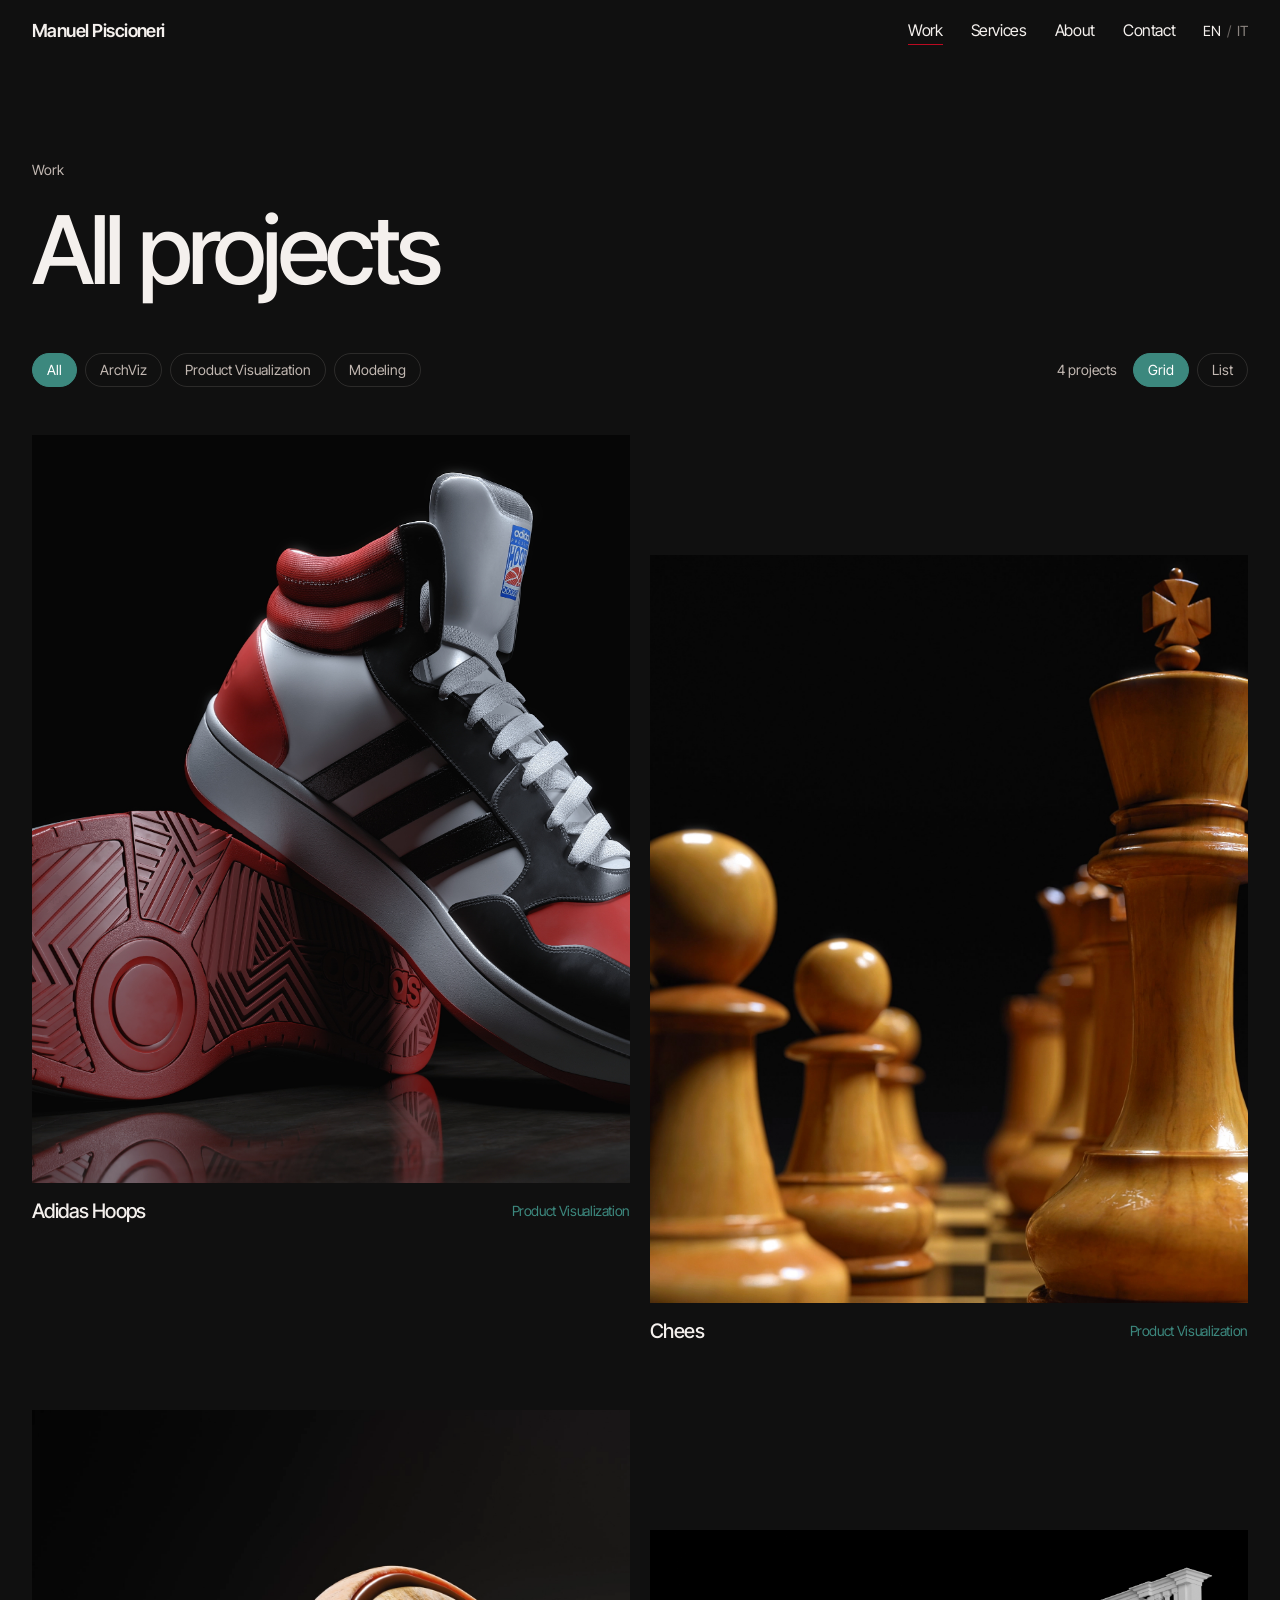
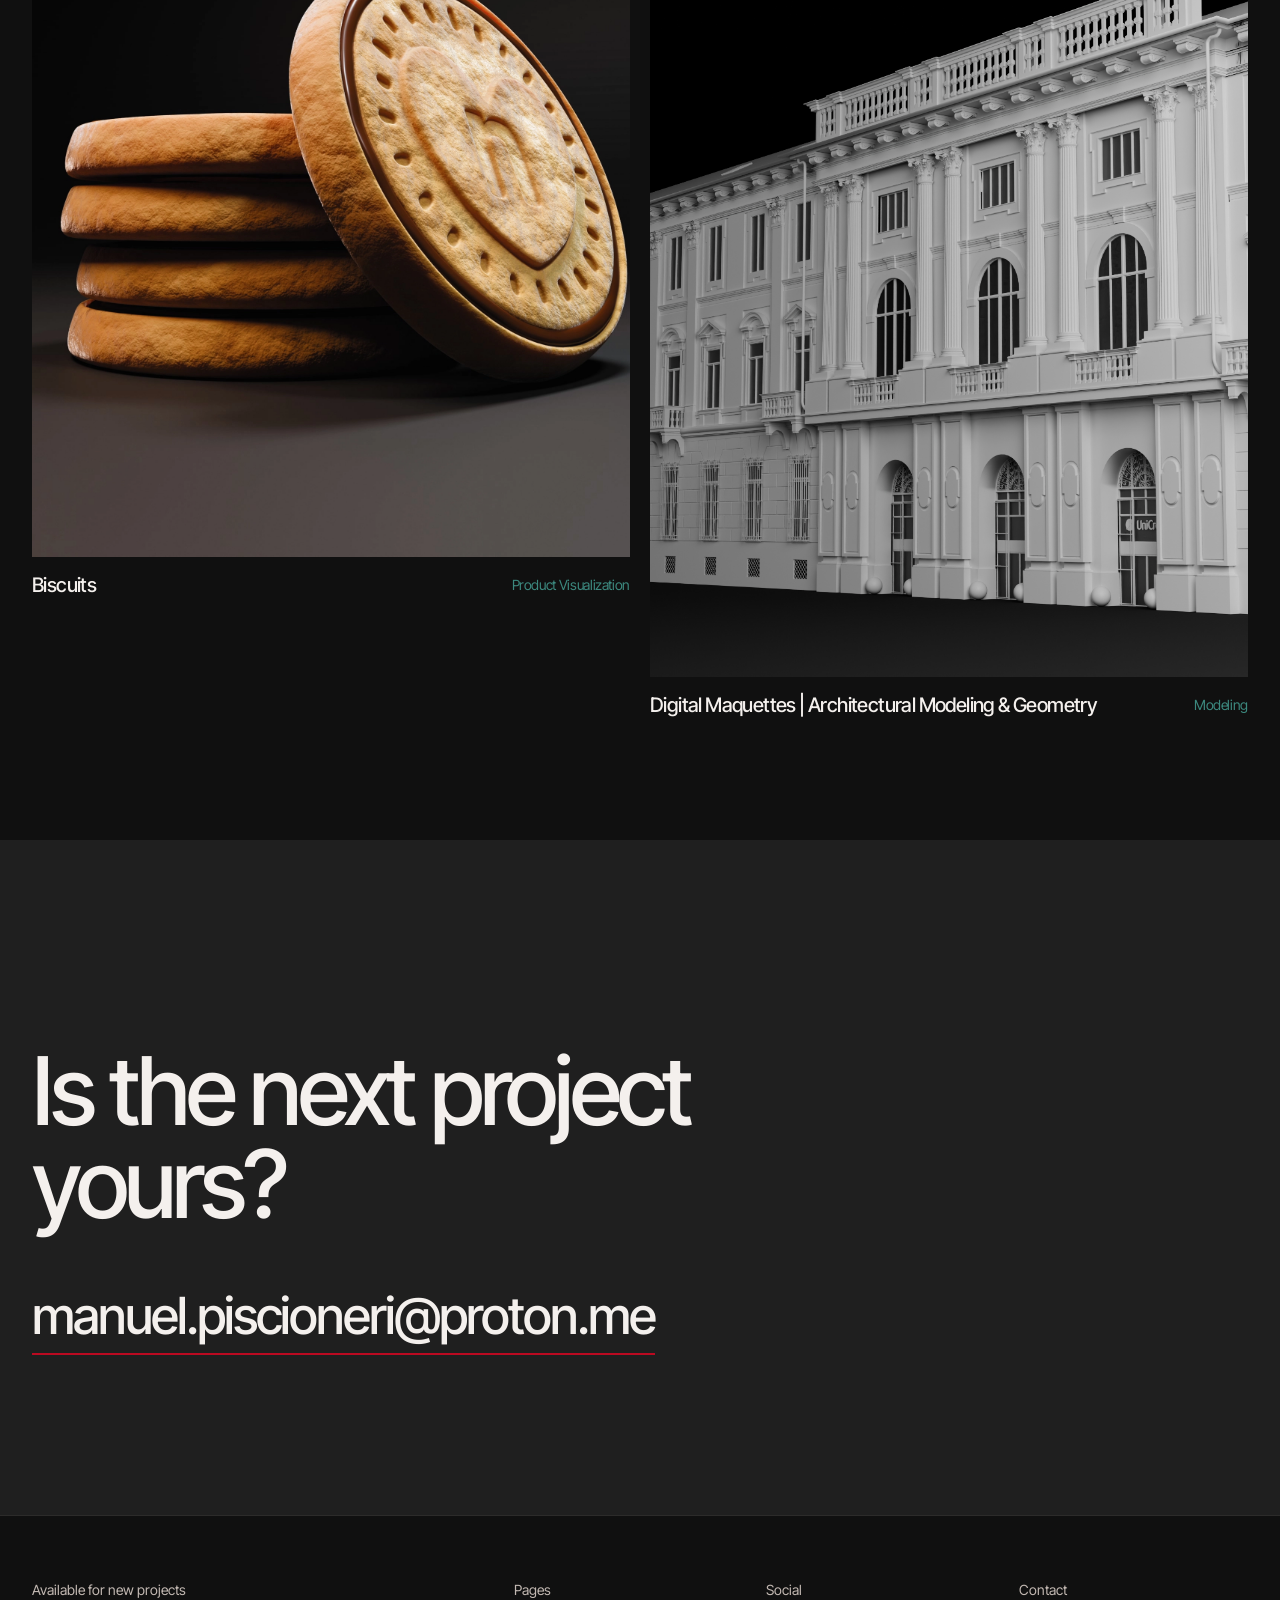
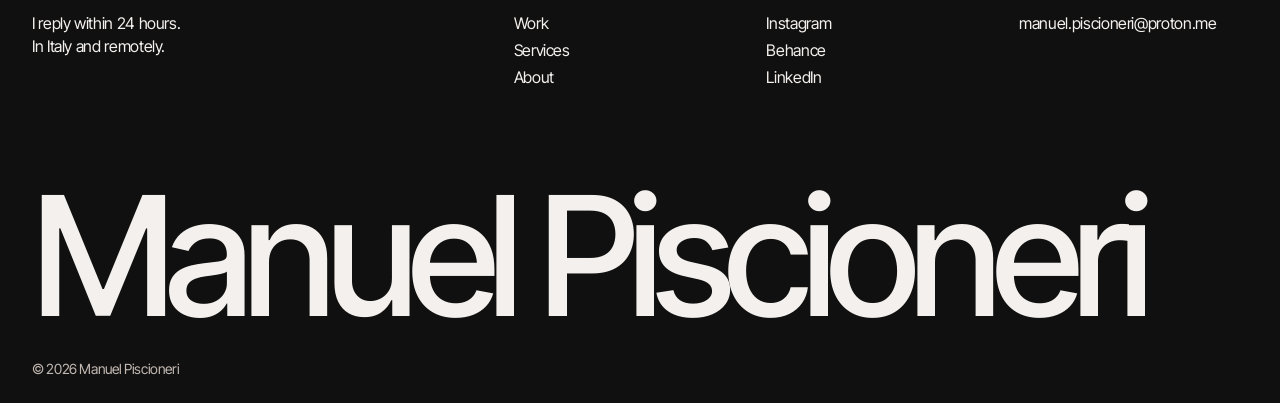
==== lavori.html @ 9c8335be "Prima versione del sito" ====
<!DOCTYPE html>
<html lang="en">
<head>
  <meta charset="UTF-8">
  <meta name="viewport" content="width=device-width, initial-scale=1.0">
  <title>Lavori</title>
  <meta name="description" content="">
  <link rel="preconnect" href="https://fonts.googleapis.com">
  <link rel="preconnect" href="https://fonts.gstatic.com" crossorigin>
  <link href="https://fonts.googleapis.com/css2?family=Inter+Tight:wght@400;500;600&display=swap" rel="stylesheet">
  <link rel="stylesheet" href="css/style.css">
</head>
<body data-pagina="lavori">

  <!-- I testi si cambiano in sito.js, i progetti in progetti.js. -->

  <header class="header" id="header"></header>

  <main>
    <section class="project-hero">
      <p class="label" data-reveal data-ui="lavori"></p>
      <h1 class="display" data-reveal style="margin-top:24px" data-sito="lavori.titolo"></h1>
    </section>

    <section class="section" style="padding-top:0">
      <!-- Filtri e progetti sono generati da progetti.js -->
      <div class="toolbar">
        <div class="pills" id="filtri"></div>
        <div class="pills">
          <span class="label" id="conteggio"></span>
          <button data-mode="grid" aria-pressed="true" data-ui="griglia"></button>
          <button data-mode="list" aria-pressed="false" data-ui="elenco"></button>
        </div>
      </div>
      <div class="work-grid alterna" id="griglia-lavori"></div>
    </section>
  </main>

  <section class="cta" id="contatti"></section>
  <footer class="footer" id="footer"></footer>

  <script src="sito.js"></script>
  <script src="progetti.js"></script>
  <script src="js/main.js"></script>
</body>
</html>
---- css/style.css ----
/* =========================================================
   STILE DEL SITO
   Ispirazione: layout scuro, tipografia grande e stretta,
   immagini a tutta larghezza. I valori qui sotto sono le
   "manopole" principali: cambiali qui e cambia tutto il sito.
   ========================================================= */

:root {
  /* Palette: Onyx, Carbon Black, Silver, Dark Cyan, Brick Red */
  --bg: #101010;           /* sfondo (Onyx) */
  --bg-soft: #1F1F1F;      /* riquadri e fascia contatti (Carbon Black) */
  --bg-rgb: 16, 16, 16;    /* lo sfondo in RGB, per le trasparenze */
  --text: #F4F0ED;         /* testo principale (bianco caldo) */
  --muted: #C2B8B2;        /* testo secondario (Silver) */
  --line: rgba(194, 184, 178, 0.16);   /* linee di separazione */
  --accent: #BB0A21;       /* accento principale (Brick Red) */
  --accent-2: #3C887E;     /* accento secondario (Dark Cyan) */
  --font: "Inter Tight", "Helvetica Neue", Helvetica, Arial, sans-serif;
  --pad: 20px;             /* margine laterale della pagina */
  --ease: cubic-bezier(0.22, 1, 0.36, 1);
}
@media (min-width: 900px) {
  :root { --pad: 32px; }
}

* { box-sizing: border-box; margin: 0; padding: 0; }

html { scroll-behavior: smooth; -webkit-text-size-adjust: 100%; }

body {
  background: var(--bg);
  color: var(--text);
  font-family: var(--font);
  font-size: 18px;
  line-height: 1.45;
  letter-spacing: -0.02em;
  -webkit-font-smoothing: antialiased;
}

a { color: inherit; text-decoration: none; }
img { display: block; max-width: 100%; }
::selection { background: var(--accent); color: #fff; }

.muted { color: var(--muted); }

/* ----- Testi grandi ----- */
.display {
  font-size: clamp(2.6rem, 7.4vw, 7.5rem);
  font-weight: 500;
  line-height: 0.98;
  letter-spacing: -0.045em;
}
.title {
  font-size: clamp(2rem, 4.6vw, 4.2rem);
  font-weight: 500;
  line-height: 1.02;
  letter-spacing: -0.04em;
}
.lead {
  font-size: clamp(1.35rem, 2.4vw, 2.1rem);
  font-weight: 400;
  line-height: 1.18;
  letter-spacing: -0.03em;
}
.label {
  font-size: 14px;
  color: var(--muted);
  letter-spacing: 0;
}

/* ----- Intestazione ----- */
.header {
  position: fixed;
  inset: 0 0 auto 0;
  z-index: 50;
  display: flex;
  justify-content: space-between;
  align-items: center;
  padding: 18px var(--pad);

  color: var(--text);
}
.header { transition: background-color 0.4s var(--ease); }
.header.is-scrolled {
  background: rgba(var(--bg-rgb), 0.78);
  -webkit-backdrop-filter: blur(12px);
  backdrop-filter: blur(12px);
}
.header { gap: 28px; }
.header .logo { margin-right: auto; }

/* Selettore lingua EN / IT */
.lang {
  position: relative;
  z-index: 2;
  display: flex;
  align-items: center;
  gap: 6px;
  font-size: 14px;
}
.lang span { color: var(--muted); opacity: 0.5; }
.lang button {
  background: none;
  border: 0;
  padding: 2px 0;
  font: inherit;
  color: var(--muted);
  opacity: 0.7;
  cursor: pointer;
  transition: color 0.3s;
}
.lang button:hover,
.lang button[aria-pressed="true"] { color: var(--text); opacity: 1; }

.logo { font-weight: 600; font-size: 18px; letter-spacing: -0.03em; }
.nav { display: flex; gap: 28px; font-size: 16px; }
.nav a { position: relative; }
.nav a::after {
  content: "";
  position: absolute;
  left: 0; right: 0; bottom: -2px;
  height: 1px;
  background: currentColor;
  transform: scaleX(0);
  transform-origin: right;
  transition: transform 0.4s var(--ease);
}
.nav a:hover::after,
.nav a[aria-current="page"]::after { transform: scaleX(1); transform-origin: left; }
.nav a[aria-current="page"]::after { background: var(--accent); }

.menu-btn {
  display: none;
  background: none;
  border: 0;
  color: inherit;
  font: inherit;
  font-size: 16px;
  cursor: pointer;
}

/* ----- Hero ----- */
.hero {
  min-height: 100svh;
  display: flex;
  flex-direction: column;
  justify-content: flex-end;
  padding: 120px var(--pad) 48px;
}
.hero .label { margin-bottom: 24px; }
.hero .display { max-width: 15ch; }
.hero-foot {
  display: flex;
  justify-content: space-between;
  align-items: flex-end;
  gap: 24px;
  margin-top: 56px;
  font-size: 16px;
  color: var(--muted);
}
.scroll-hint { display: inline-flex; align-items: center; gap: 10px; }
.scroll-hint span { display: inline-block; animation: bob 2s var(--ease) infinite; }
@keyframes bob { 50% { transform: translateY(5px); } }

/* Reel di sfondo: riempie tutto l'hero, dietro intestazione e titoli */
.hero { position: relative; isolation: isolate; overflow: hidden; }
.hero-bg {
  position: absolute;
  inset: 0;
  z-index: -1;
  background: var(--bg-soft);
}
.hero-bg img,
.hero-bg video {
  width: 100%;
  height: 100%;
  object-fit: cover;
  display: block;
}
/* YouTube/Vimeo: ingrandito per coprire tutto lo schermo senza bande nere */
.hero-bg iframe {
  position: absolute;
  top: 50%;
  left: 50%;
  width: max(100%, 177.78vh);
  height: max(100%, 56.25vw);
  transform: translate(-50%, -50%);
  border: 0;
  pointer-events: none;
}
/* Sfumatura scura per rendere leggibili i testi (regola i valori a piacere) */
.hero-bg::after {
  content: "";
  position: absolute;
  inset: 0;
  background:
    linear-gradient(to bottom, rgba(var(--bg-rgb), 0.5) 0%, rgba(var(--bg-rgb), 0) 22%),
    linear-gradient(to top, rgba(var(--bg-rgb), 0.85) 0%, rgba(var(--bg-rgb), 0.2) 55%, rgba(var(--bg-rgb), 0.05) 100%);
}
.hero .label,
.hero-foot { color: var(--muted); }
.scroll-hint span { color: var(--accent); }

/* ----- Sezioni ----- */
.section { padding: 120px var(--pad); }
.section-head {
  display: grid;
  grid-template-columns: 1fr;
  gap: 16px;
  margin-bottom: 56px;
}
@media (min-width: 900px) {
  .section-head { grid-template-columns: 1fr 2fr; align-items: end; }
}

/* Introduzione a due colonne */
.intro {
  display: grid;
  gap: 32px;
}
@media (min-width: 900px) {
  .intro { grid-template-columns: 1fr 2fr; }
}
.intro .lead { max-width: 30ch; }
.intro .more { margin-top: 32px; }

/* ----- Link con freccia ----- */
.arrow-link {
  display: inline-flex;
  align-items: center;
  gap: 10px;
  font-size: 18px;
  border-bottom: 1px solid currentColor;
  padding-bottom: 2px;
  transition: gap 0.4s var(--ease), color 0.3s;
}
.arrow-link:hover { gap: 18px; color: var(--accent); }

/* ----- Servizi (righe) ----- */
.rows { list-style: none; border-top: 1px solid var(--line); }
.row {
  display: grid;
  grid-template-columns: 1fr;
  gap: 4px 24px;
  padding: 28px 0;
  border-bottom: 1px solid var(--line);
  transition: padding 0.5s var(--ease), color 0.3s;
}
a.row { color: inherit; }
.row .count { display: block; margin-top: 4px; font-size: 14px; color: var(--muted); }
.row .num { font-size: 14px; color: var(--muted); }
.row h3 {
  font-size: clamp(1.7rem, 3.6vw, 3.2rem);
  font-weight: 500;
  line-height: 1.05;
  letter-spacing: -0.04em;
}
.row p { color: var(--muted); font-size: 18px; align-self: center; }
@media (min-width: 900px) {
  .row { grid-template-columns: 80px 1.4fr 1fr; align-items: baseline; }
  .row:hover { padding-left: 16px; }
}
.row:hover p { color: var(--text); }
.row:hover .num { color: var(--accent); }
.row .count { color: var(--accent-2); }

/* ----- Lavori (card) ----- */
.work-grid {
  display: grid;
  grid-template-columns: 1fr;
  gap: 64px 20px;
}
@media (min-width: 900px) {
  .work-grid { grid-template-columns: 1fr 1fr; }
  .work-grid .card.wide { grid-column: 1 / -1; }
  .work-grid .card.offset { margin-top: 120px; }
}
.card { display: block; }
.card-media {
  overflow: hidden;
  background: var(--bg-soft);
  aspect-ratio: 4 / 5;
}
.card.wide .card-media { aspect-ratio: 16 / 9; }
.card-media img {
  width: 100%;
  height: 100%;
  object-fit: cover;
  transform: scale(1.001);
  transition: transform 1.1s var(--ease);
}
.card-media video,
.card-media iframe {
  width: 100%;
  height: 100%;
  object-fit: cover;
  border: 0;
  display: block;
  pointer-events: none;
}
.card:hover .card-media img { transform: scale(1.04); }
.card-info {
  display: flex;
  justify-content: space-between;
  gap: 16px;
  padding-top: 14px;
}
.card-info h3 { font-size: 20px; font-weight: 500; letter-spacing: -0.03em; }
.card-info p { color: var(--muted); font-size: 18px; }
.card-info .tag { color: var(--accent-2); font-size: 14px; white-space: nowrap; padding-top: 4px; }

/* Vista a elenco (pagina Lavori) */
.toolbar {
  display: flex;
  flex-wrap: wrap;
  justify-content: space-between;
  align-items: center;
  gap: 16px;
  margin-bottom: 48px;
}
.pills { display: flex; flex-wrap: wrap; align-items: center; gap: 8px; }
.pills .label { margin-right: 8px; }
.pills button {
  background: none;
  border: 1px solid var(--line);
  color: var(--muted);
  font: inherit;
  font-size: 14px;
  padding: 6px 14px;
  border-radius: 999px;
  cursor: pointer;
  transition: color 0.3s, border-color 0.3s;
}
.pills button:hover { color: var(--text); border-color: var(--accent-2); }
.pills button[aria-pressed="true"] { color: #fff; background: var(--accent-2); border-color: var(--accent-2); }

@media (min-width: 900px) {
  .work-grid.alterna .card:nth-child(even) { margin-top: 120px; }
}
.work-grid.is-list { grid-template-columns: 1fr; gap: 0; border-top: 1px solid var(--line); }
.work-grid.is-list .card,
.work-grid.is-list .card:nth-child(even) { margin-top: 0; border-bottom: 1px solid var(--line); }
.work-grid.is-list .card-media { display: none; }
.work-grid.is-list .card-info { padding: 22px 0; align-items: baseline; }
.work-grid.is-list .card-info h3 { font-size: clamp(1.4rem, 2.6vw, 2.2rem); }
.work-grid.is-list .card:hover .card-info h3 { color: var(--muted); }

/* ----- Citazione ----- */
.quote { max-width: 22ch; }
.quote-by { margin-top: 28px; font-size: 16px; color: var(--muted); }

/* ----- Fascia contatti ----- */
.cta {
  padding: 160px var(--pad);
  background: var(--bg-soft);
}
.cta .display { max-width: 16ch; }
.cta-mail {
  display: inline-block;
  margin-top: 48px;
  font-size: clamp(1.6rem, 4vw, 3.4rem);
  font-weight: 500;
  letter-spacing: -0.04em;
  border-bottom: 2px solid var(--accent);
  transition: color 0.3s;
}
.cta-mail:hover { color: var(--accent); }

/* ----- Piè di pagina ----- */
.footer {
  padding: 64px var(--pad) 24px;
  border-top: 1px solid var(--line);
  font-size: 16px;
}
.footer-grid {
  display: grid;
  grid-template-columns: repeat(2, 1fr);
  gap: 40px 24px;
}
@media (min-width: 900px) {
  .footer-grid { grid-template-columns: 2fr 1fr 1fr 1fr; }
}
.footer-grid .label { margin-bottom: 12px; }
.footer-grid ul { list-style: none; }
.footer-grid li + li { margin-top: 4px; }
.footer-grid a:hover { color: var(--accent-2); }
.footer-big {
  margin-top: 96px;
  font-size: clamp(2.5rem, 13vw, 14rem);
  overflow: hidden;
  font-weight: 500;
  line-height: 0.85;
  letter-spacing: -0.06em;
  white-space: nowrap;
}
.footer-bottom {
  display: flex;
  justify-content: space-between;
  flex-wrap: wrap;
  gap: 12px;
  margin-top: 32px;
  color: var(--muted);
  font-size: 14px;
}

/* ----- Pagina progetto ----- */
.project-hero { padding: 160px var(--pad) 56px; }
.back { display: inline-block; margin-bottom: 40px; font-size: 16px; color: var(--muted); }
.back:hover { color: var(--text); }
.meta {
  display: grid;
  grid-template-columns: repeat(2, 1fr);
  gap: 24px;
  margin-top: 64px;
  padding-top: 24px;
  border-top: 1px solid var(--line);
  list-style: none;
}
@media (min-width: 900px) { .meta { grid-template-columns: repeat(4, 1fr); } }
.meta .label { display: block; margin-bottom: 4px; }

.story { display: grid; gap: 24px; }
@media (min-width: 900px) { .story { grid-template-columns: 1fr 2fr; } }
.story-body p + p { margin-top: 1em; }
.story-body { max-width: 62ch; font-size: 20px; line-height: 1.5; }

.images { padding: 0 var(--pad); display: grid; gap: 20px; }
@media (min-width: 900px) { .images.two { grid-template-columns: 1fr 1fr; } }
.images figure { overflow: hidden; background: var(--bg-soft); }
.images figure.is-img { cursor: zoom-in; }
.images img,
.images video { width: 100%; height: auto; display: block; }
.images.two figure { aspect-ratio: 4 / 5; }
.images.two img,
.images.two video { height: 100%; object-fit: cover; }
.images figure.is-embed { aspect-ratio: 16 / 9; }
.images iframe { width: 100%; height: 100%; border: 0; display: block; }
.spacer { height: 20px; }

/* Progetto successivo */
.next-project {
  display: block;
  margin: 120px var(--pad) 0;
  padding: 40px 0 0;
  border-top: 1px solid var(--line);
  transition: color 0.3s;
}
.next-project .display { display: block; margin-top: 16px; }
.next-project:hover { color: var(--accent); }
.images + .images { margin-top: 20px; }

/* ----- Immagine ingrandita ----- */
.lightbox {
  position: fixed;
  inset: 0;
  z-index: 100;
  display: flex;
  align-items: center;
  justify-content: center;
  background: rgba(var(--bg-rgb), 0.96);
  cursor: zoom-out;
}
.lightbox[hidden] { display: none; }
.lightbox img { max-width: 94vw; max-height: 90vh; object-fit: contain; }
.lightbox-close {
  position: absolute;
  top: 14px;
  right: var(--pad);
  background: none;
  border: 0;
  color: var(--text);
  font: inherit;
  font-size: 16px;
  cursor: pointer;
}

/* ----- Animazione di comparsa (gestita da js/main.js) ----- */
.js [data-reveal] {
  opacity: 0;
  transform: translateY(40px);
  transition: opacity 1s var(--ease), transform 1.2s var(--ease);
}
.js [data-reveal].is-in { opacity: 1; transform: none; }
@media (prefers-reduced-motion: reduce) {
  html { scroll-behavior: auto; }
  .js [data-reveal] { opacity: 1; transform: none; transition: none; }
  .scroll-hint span { animation: none; }
}

/* ----- Schermi piccoli (telefono) ----- */
@media (max-width: 700px) {
  body { font-size: 17px; }
  .menu-btn { display: block; }
  .nav {
    position: fixed;
    inset: 0;
    flex-direction: column;
    justify-content: center;
    gap: 8px;
    padding: 0 var(--pad);
    background: var(--bg);
    font-size: 2.6rem;
    font-weight: 500;
    letter-spacing: -0.04em;
    opacity: 0;
    pointer-events: none;
    transition: opacity 0.4s var(--ease);
  }
  .nav a::after { display: none; }
  .menu-open .nav { opacity: 1; pointer-events: auto; }
  .nav { overscroll-behavior: contain; }
  .header .logo { position: relative; z-index: 2; }
  /* Menu aperto: la pagina sotto non scorre e l'intestazione perde lo
     sfondo sfocato (che altrimenti "rimpicciolisce" il menu a tutto schermo) */
  html.menu-open,
  html.menu-open body { overflow: hidden; }
  .menu-open .header,
  .menu-open .header.is-scrolled {
    background: transparent;
    -webkit-backdrop-filter: none;
    backdrop-filter: none;
  }
  .menu-btn { position: relative; z-index: 2; }
  .section { padding: 88px var(--pad); }
  .cta { padding: 112px var(--pad); }
  .hero-foot { flex-direction: column; align-items: flex-start; }
}
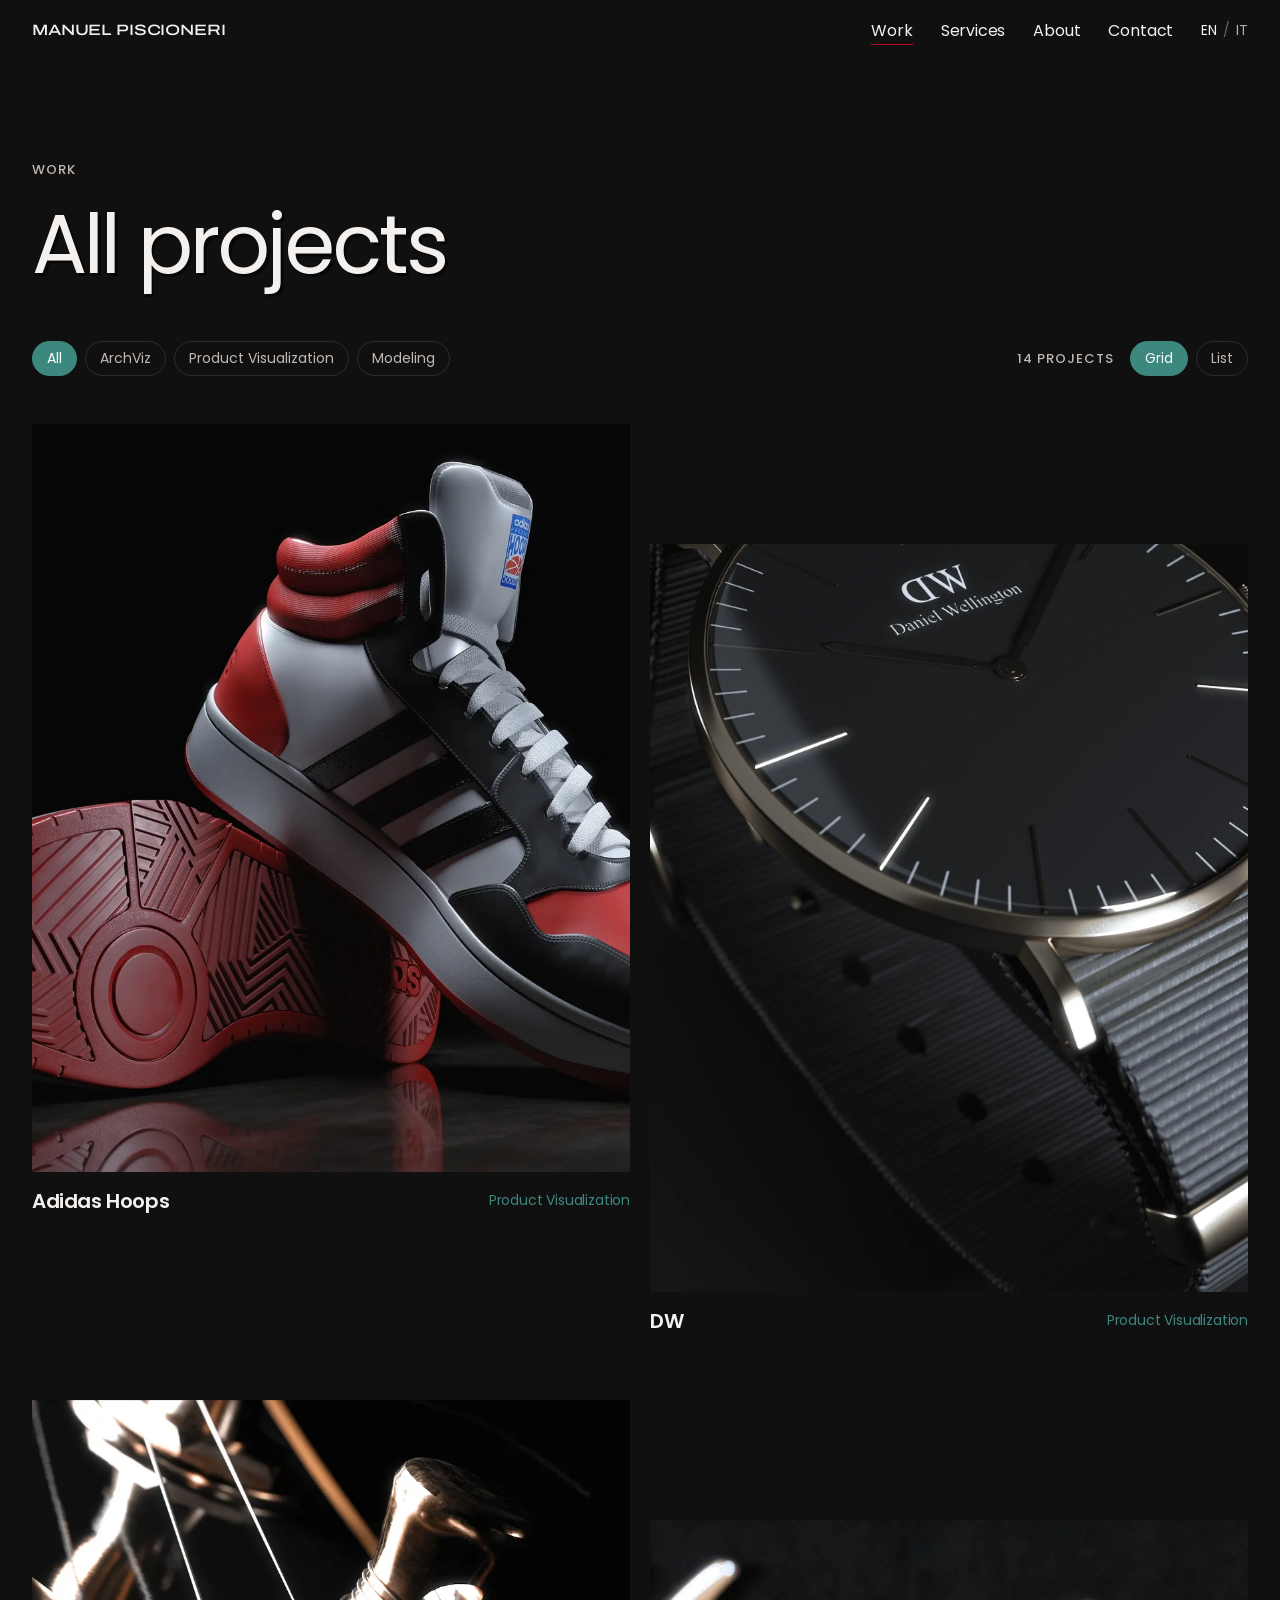
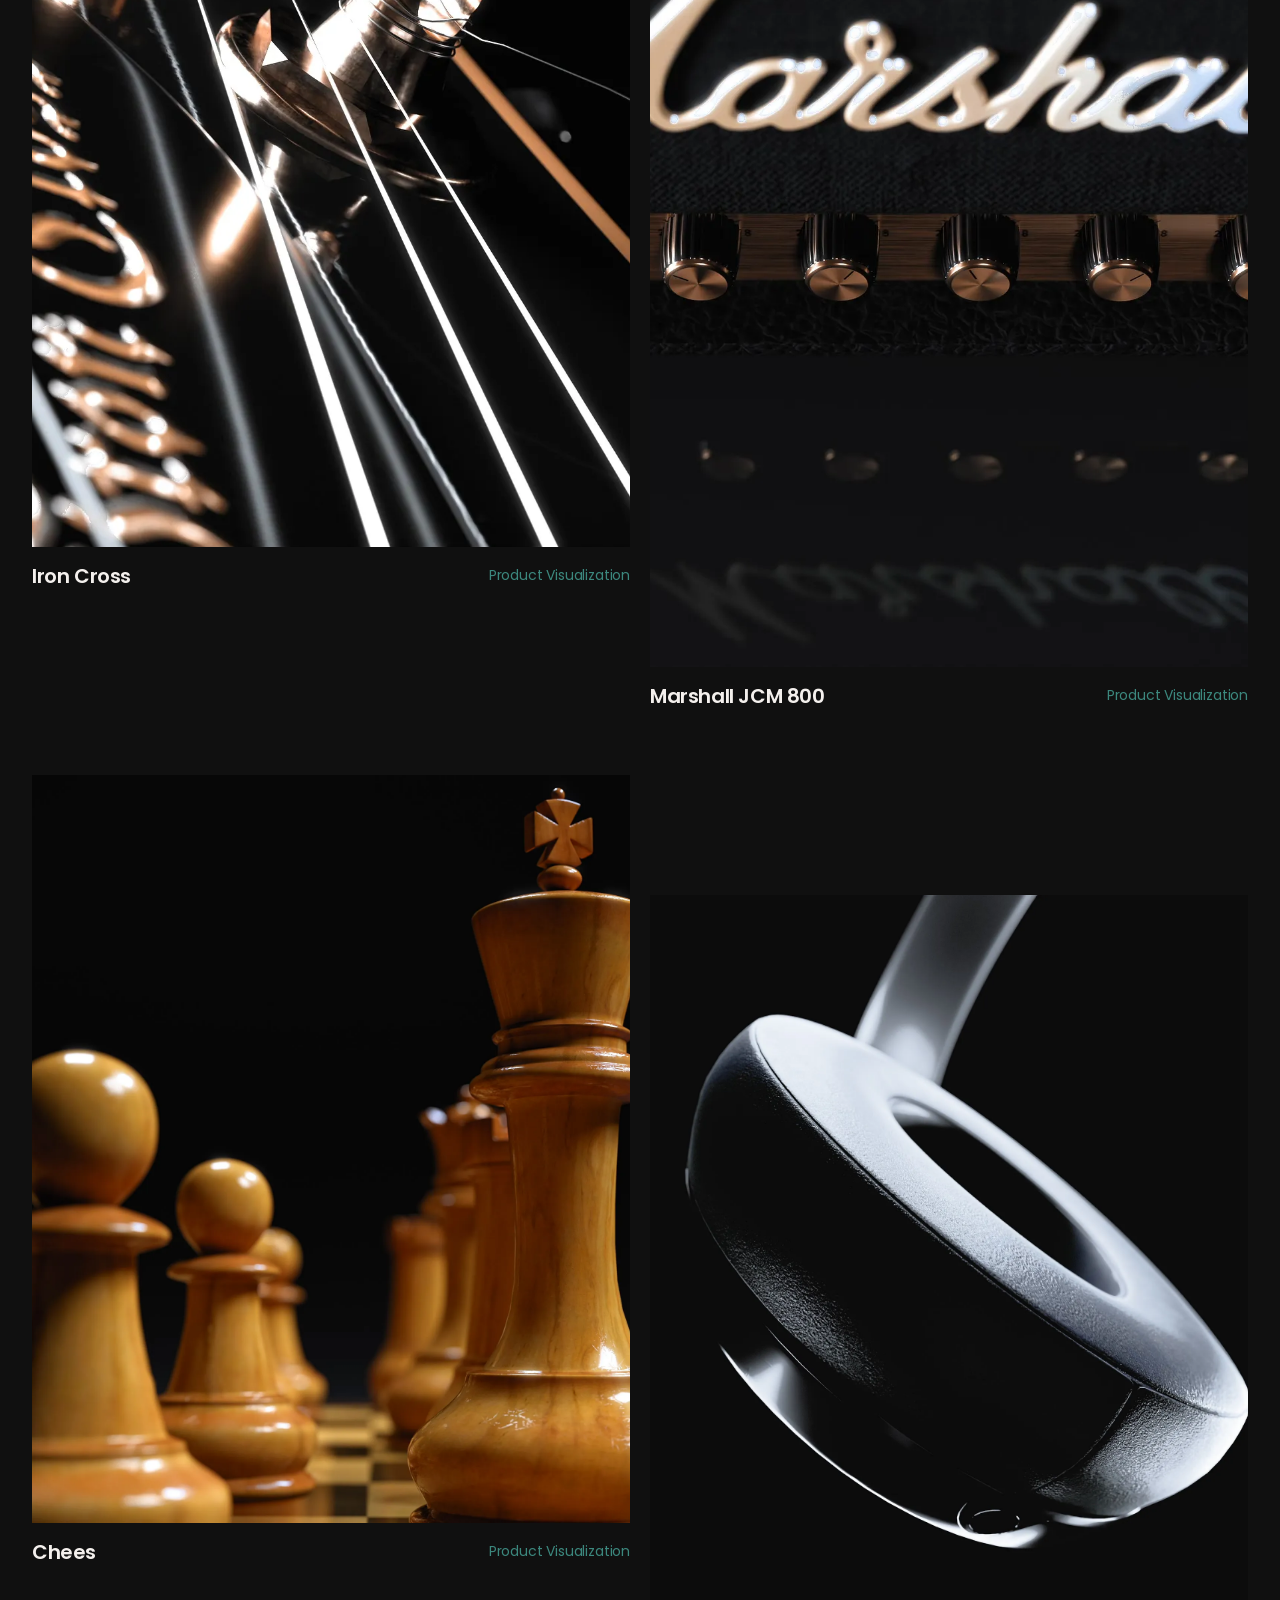
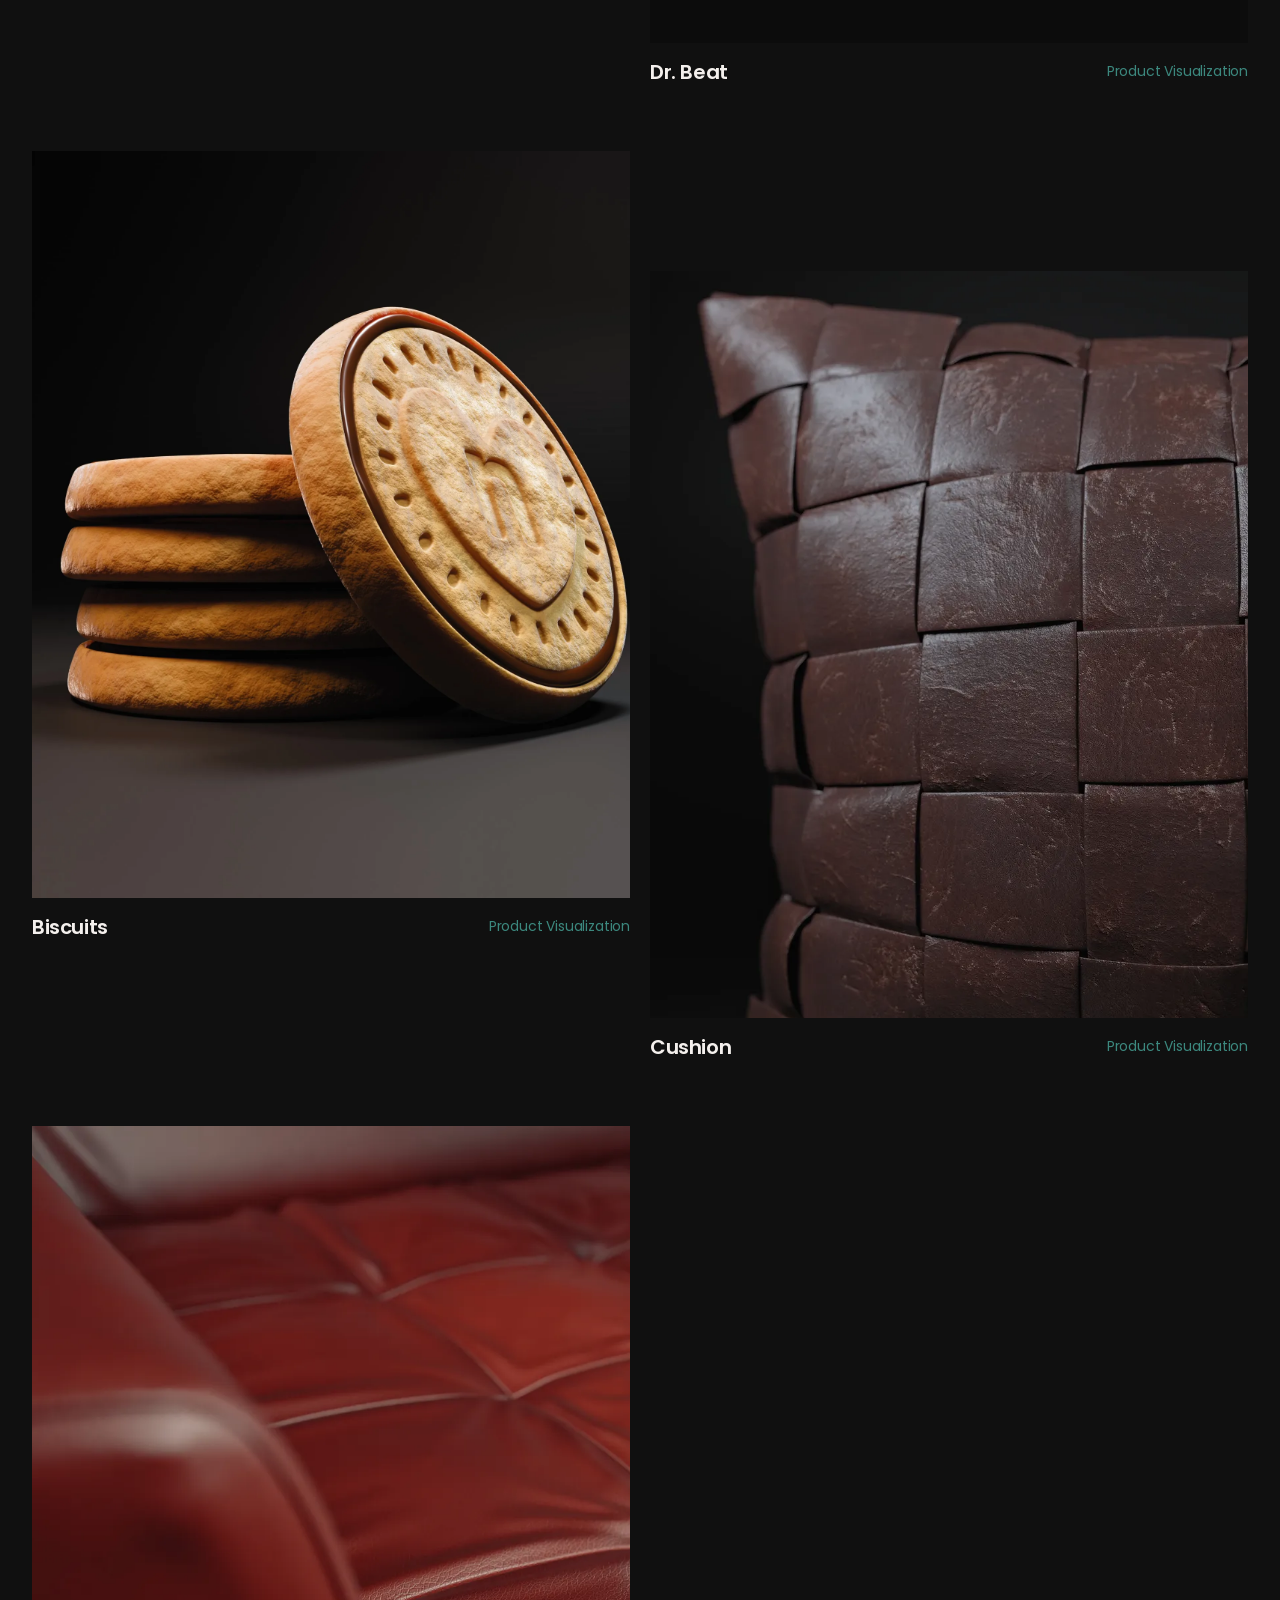
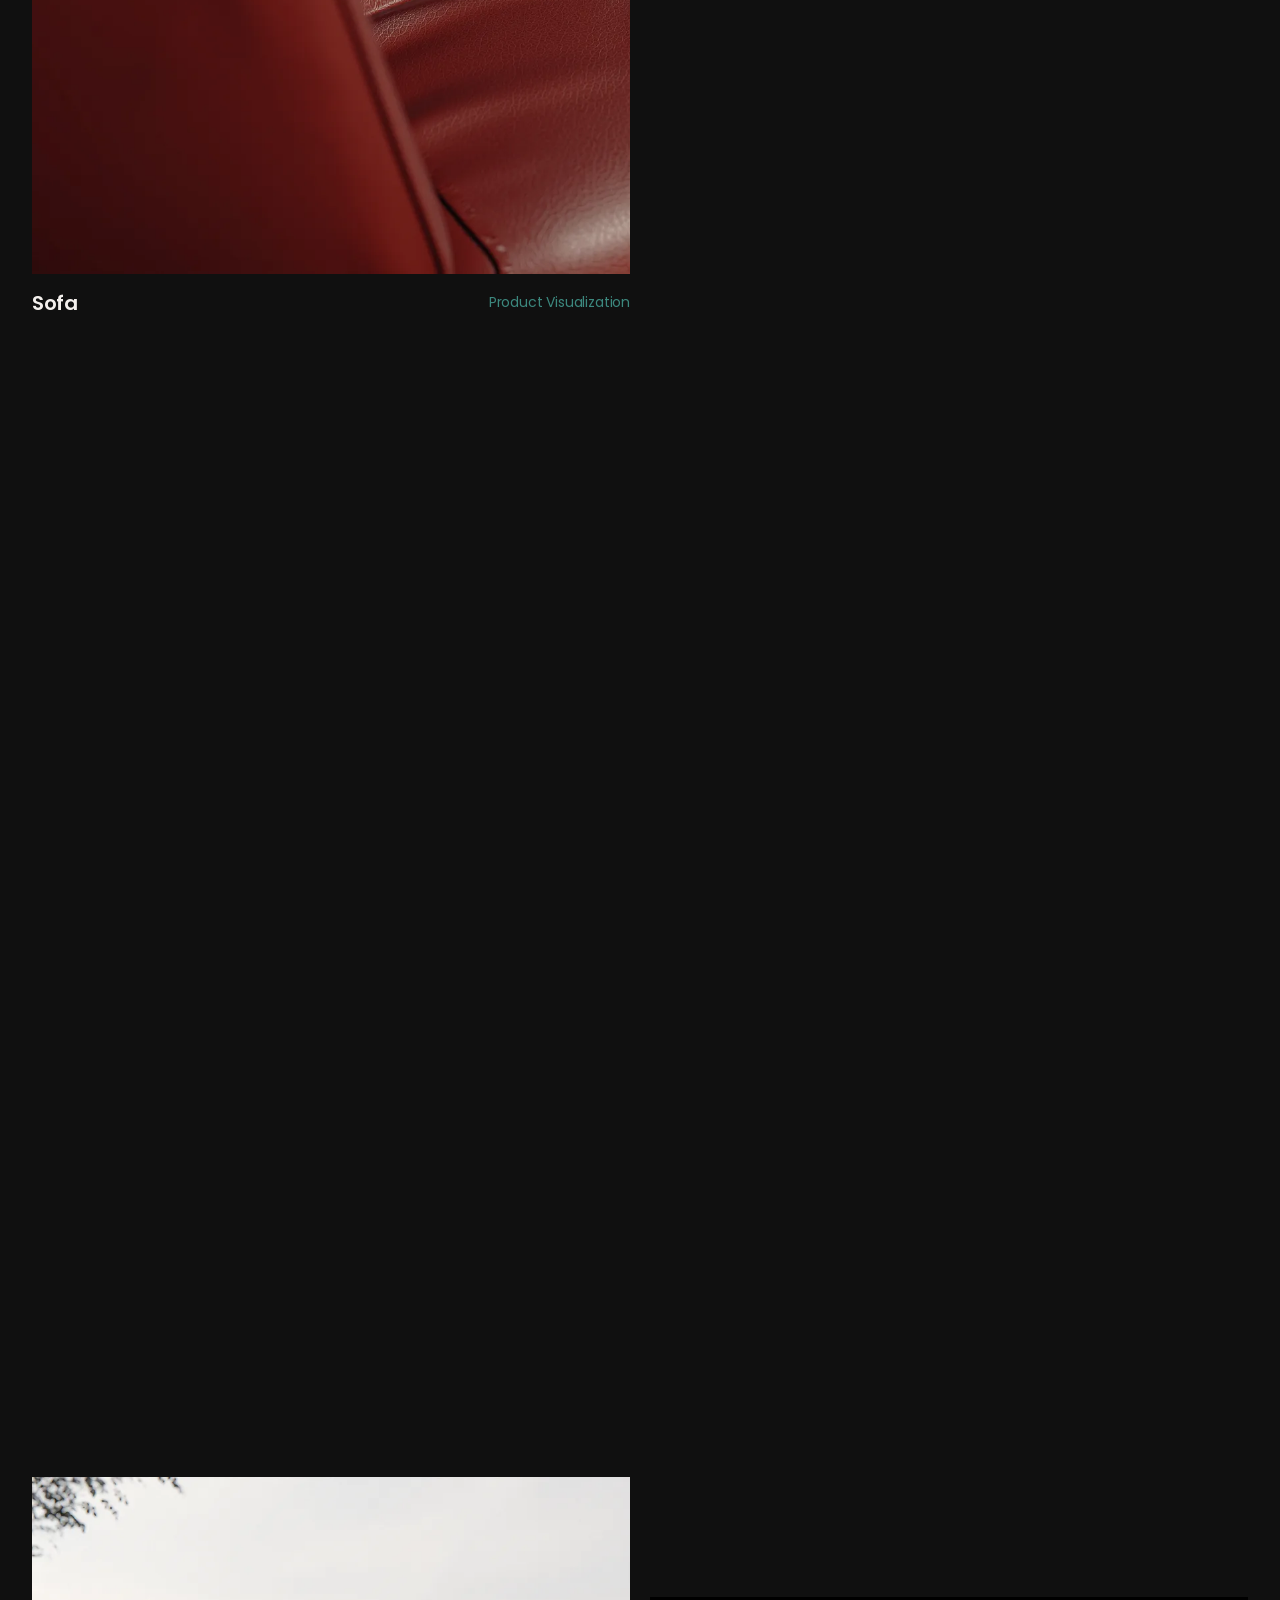
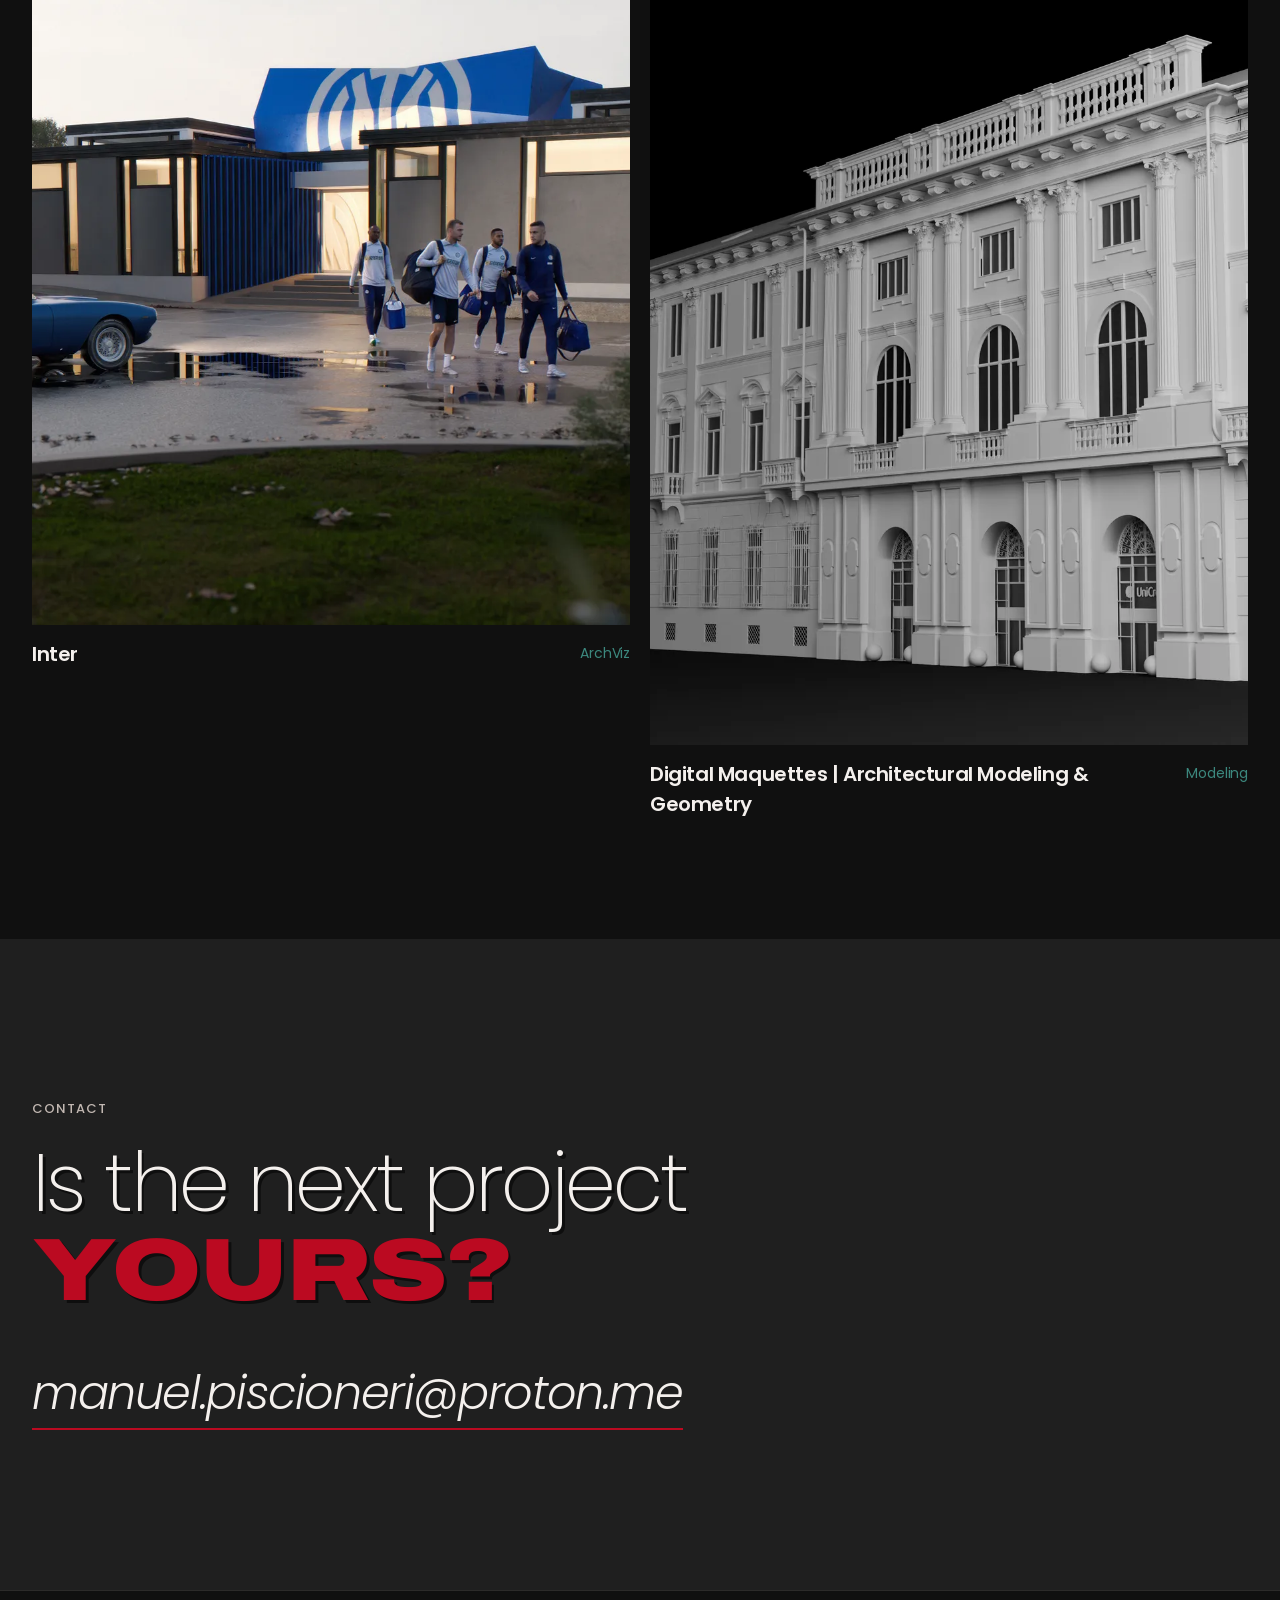
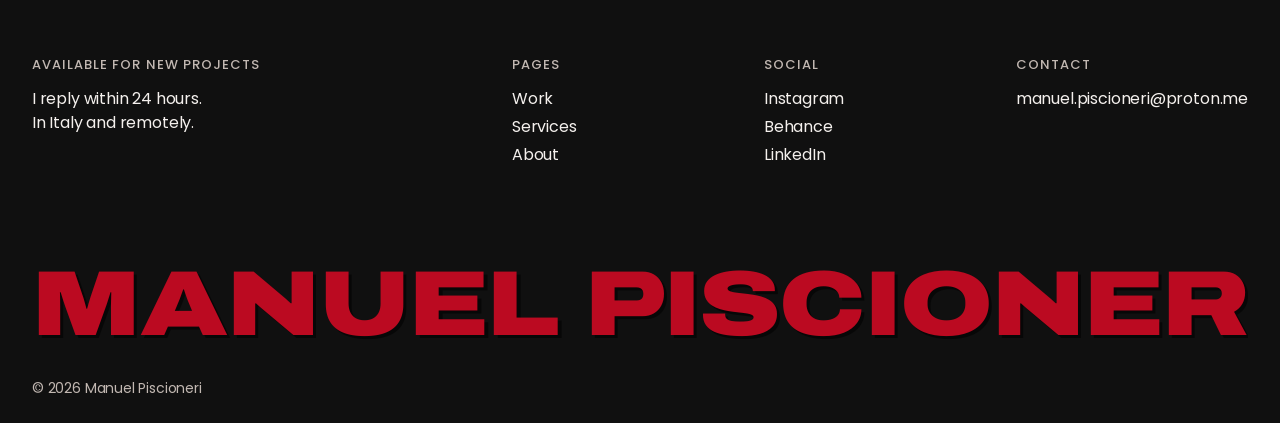
==== commit ab58a086: "cambio colori e font. Aggiustamenti vari" ====
--- a/lavori.html
+++ b/lavori.html
@@ -7,7 +7,6 @@
   <meta name="description" content="">
   <link rel="preconnect" href="https://fonts.googleapis.com">
   <link rel="preconnect" href="https://fonts.gstatic.com" crossorigin>
-  <link href="https://fonts.googleapis.com/css2?family=Inter+Tight:wght@400;500;600&display=swap" rel="stylesheet">
   <link rel="stylesheet" href="css/style.css">
 </head>
 <body data-pagina="lavori">
--- a/css/style.css
+++ b/css/style.css
@@ -15,7 +15,11 @@
   --line: rgba(194, 184, 178, 0.16);   /* linee di separazione */
   --accent: #BB0A21;       /* accento principale (Brick Red) */
   --accent-2: #3C887E;     /* accento secondario (Dark Cyan) */
-  --font: "Inter Tight", "Helvetica Neue", Helvetica, Arial, sans-serif;
+  /* Due famiglie: Poppins per i testi (normale / corsivo grassetto),
+     Archivo Expanded Black per i titoli grandi, tutto maiuscolo */
+  --font: "Poppins", "Helvetica Neue", Helvetica, Arial, sans-serif;
+  --font-display: "Archivo", "Arial Black", "Helvetica Neue", Arial, sans-serif;
+  --shadow-display: 0.035em 0.035em 0 rgba(0, 0, 0, 0.55);   /* ombra netta dei titoli */
   --pad: 20px;             /* margine laterale della pagina */
   --ease: cubic-bezier(0.22, 1, 0.36, 1);
 }
@@ -32,8 +36,8 @@
   color: var(--text);
   font-family: var(--font);
   font-size: 18px;
-  line-height: 1.45;
-  letter-spacing: -0.02em;
+  line-height: 1.5;
+  letter-spacing: -0.01em;
   -webkit-font-smoothing: antialiased;
 }
 
@@ -43,29 +47,64 @@
 
 .muted { color: var(--muted); }
 
-/* ----- Testi grandi ----- */
+/* ----- Testi grandi -----
+   Nei testi di sito.js:  *parola*  = corsivo grassetto (Poppins)
+                          **parola** = maiuscolo largo rosso (Archivo) */
+
+/* Stile "titolo largo": Archivo espanso, nerissimo, maiuscolo */
+.display strong,
+.title strong,
+.next-project .display,
+.footer-big,
+.row h3,
+.logo {
+  font-family: var(--font-display);
+  font-stretch: 125%;
+  font-weight: 900;
+  font-style: normal;
+  text-transform: uppercase;
+  letter-spacing: -0.01em;
+}
+
 .display {
-  font-size: clamp(2.6rem, 7.4vw, 7.5rem);
+  font-size: clamp(2.3rem, 6.4vw, 6.4rem);
+  font-weight: 400;
+  line-height: 1;
+  letter-spacing: -0.035em;
+  text-shadow: var(--shadow-display);
+}
+.display em,
+.title em,
+.lead em {
+  font-style: italic;
+  font-weight: 700;
+}
+.display strong {
+  display: block;
+  color: var(--accent);
+  font-size: min(1.08em, 8.6vw);   /* sui telefoni non esce dallo schermo */
+  line-height: 0.92;
+  margin-top: 0.06em;
+}
+.title {
+  font-size: clamp(1.9rem, 4.2vw, 3.8rem);
+  font-weight: 400;
+  line-height: 1.05;
+  letter-spacing: -0.035em;
+}
+.title strong { color: var(--accent); }
+.lead {
+  font-size: clamp(1.25rem, 2.2vw, 1.9rem);
+  font-weight: 400;
+  line-height: 1.3;
+  letter-spacing: -0.02em;
+}
+.label {
+  font-size: 13px;
   font-weight: 500;
-  line-height: 0.98;
-  letter-spacing: -0.045em;
-}
-.title {
-  font-size: clamp(2rem, 4.6vw, 4.2rem);
-  font-weight: 500;
-  line-height: 1.02;
-  letter-spacing: -0.04em;
-}
-.lead {
-  font-size: clamp(1.35rem, 2.4vw, 2.1rem);
-  font-weight: 400;
-  line-height: 1.18;
-  letter-spacing: -0.03em;
-}
-.label {
-  font-size: 14px;
+  text-transform: uppercase;
+  letter-spacing: 0.08em;
   color: var(--muted);
-  letter-spacing: 0;
 }
 
 /* ----- Intestazione ----- */
@@ -112,7 +151,7 @@
 .lang button:hover,
 .lang button[aria-pressed="true"] { color: var(--text); opacity: 1; }
 
-.logo { font-weight: 600; font-size: 18px; letter-spacing: -0.03em; }
+.logo { font-size: 15px; }
 .nav { display: flex; gap: 28px; font-size: 16px; }
 .nav a { position: relative; }
 .nav a::after {
@@ -148,7 +187,7 @@
   padding: 120px var(--pad) 48px;
 }
 .hero .label { margin-bottom: 24px; }
-.hero .display { max-width: 15ch; }
+.hero .display { max-width: 20ch; }
 .hero-foot {
   display: flex;
   justify-content: space-between;
@@ -222,6 +261,9 @@
   .intro { grid-template-columns: 1fr 2fr; }
 }
 .intro .lead { max-width: 30ch; }
+@media (min-width: 900px) {
+  .intro .lead { max-width: 75ch; }   /* su computer: quasi tutta la colonna di destra */
+}
 .intro .more { margin-top: 32px; }
 
 /* ----- Link con freccia ----- */
@@ -250,11 +292,11 @@
 .row .count { display: block; margin-top: 4px; font-size: 14px; color: var(--muted); }
 .row .num { font-size: 14px; color: var(--muted); }
 .row h3 {
-  font-size: clamp(1.7rem, 3.6vw, 3.2rem);
-  font-weight: 500;
-  line-height: 1.05;
-  letter-spacing: -0.04em;
-}
+  font-size: clamp(1.4rem, 3vw, 2.7rem);
+  line-height: 1;
+  transition: color 0.3s;
+}
+.row:hover h3 { color: var(--accent); }
 .row p { color: var(--muted); font-size: 18px; align-self: center; }
 @media (min-width: 900px) {
   .row { grid-template-columns: 80px 1.4fr 1fr; align-items: baseline; }
@@ -263,6 +305,46 @@
 .row:hover p { color: var(--text); }
 .row:hover .num { color: var(--accent); }
 .row .count { color: var(--accent-2); }
+
+/* ----- Carosello progetti (sotto i servizi) -----
+   Opacità e dimensione di ogni immagine sono calcolate in js/main.js
+   in base alla distanza dal centro dello schermo. */
+.carousel {
+  --cw: clamp(130px, 13vw, 210px);          /* larghezza di una card */
+  position: relative;
+  overflow: hidden;
+  /* spazio sopra e sotto per la card ingrandita al 200% */
+  padding: calc(var(--cw) * 0.375 + 24px) 0;
+}
+.carousel-track {
+  display: flex;
+  gap: 6px;
+  width: max-content;
+  will-change: transform;
+}
+.carousel-item {
+  position: relative;
+  flex: 0 0 auto;
+  width: var(--cw);
+  aspect-ratio: 4 / 3;
+  overflow: hidden;
+  display: block;
+  transform-origin: center center;
+  will-change: transform, opacity;
+}
+.carousel-item img,
+.carousel-item video,
+.carousel-item iframe {
+  width: 100%;
+  height: 100%;
+  object-fit: cover;
+  display: block;
+  border: 0;
+  pointer-events: none;
+}
+@media (max-width: 700px) {
+  .carousel { --cw: 38vw; padding: 24px 0 48px; }
+}
 
 /* ----- Lavori (card) ----- */
 .work-grid {
@@ -299,15 +381,48 @@
   pointer-events: none;
 }
 .card:hover .card-media img { transform: scale(1.04); }
+
+/* Copertine del carosello in bianco e nero, a colori al passaggio del mouse.
+   Togli questo blocco per averle sempre a colori. */
+.carousel-item > * {
+  filter: grayscale(1);
+  transition: filter 0.6s var(--ease);
+}
+.carousel-item:hover > *,
+.carousel-item:focus-visible > * { filter: grayscale(0); }
+/* Su telefono e tablet non c'è il passaggio del mouse: restano a colori */
+@media (hover: none) {
+  .carousel-item > * { filter: none; }
+}
 .card-info {
   display: flex;
   justify-content: space-between;
   gap: 16px;
   padding-top: 14px;
 }
-.card-info h3 { font-size: 20px; font-weight: 500; letter-spacing: -0.03em; }
+.card-info h3 { font-size: 20px; font-weight: 600; letter-spacing: -0.02em; }
 .card-info p { color: var(--muted); font-size: 18px; }
 .card-info .tag { color: var(--accent-2); font-size: 14px; white-space: nowrap; padding-top: 4px; }
+
+/* "Altri lavori" in fondo alla pagina progetto: card a metà grandezza */
+.work-grid.simili { grid-template-columns: 1fr 1fr; gap: 32px 12px; }
+@media (min-width: 900px) {
+  .work-grid.simili { grid-template-columns: repeat(4, 1fr); gap: 40px 16px; }
+}
+.work-grid.simili .card-info { flex-direction: column; gap: 4px; padding-top: 10px; }
+.work-grid.simili .card-info h3 { font-size: 16px; }
+.work-grid.simili .card-info p { font-size: 14px; }
+.work-grid.simili .card-info .tag { font-size: 12px; padding-top: 0; }
+/* in bianco e nero, a colori al passaggio del mouse */
+.work-grid.simili .card-media > * {
+  filter: grayscale(1);
+  transition: filter 0.6s var(--ease), transform 1.1s var(--ease);
+}
+.work-grid.simili .card:hover .card-media > *,
+.work-grid.simili .card:focus-visible .card-media > * { filter: grayscale(0); }
+@media (hover: none) {
+  .work-grid.simili .card-media > * { filter: none; }
+}
 
 /* Vista a elenco (pagina Lavori) */
 .toolbar {
@@ -358,9 +473,10 @@
 .cta-mail {
   display: inline-block;
   margin-top: 48px;
-  font-size: clamp(1.6rem, 4vw, 3.4rem);
-  font-weight: 500;
-  letter-spacing: -0.04em;
+  font-size: clamp(1.4rem, 3.6vw, 3rem);
+  font-weight: 400;
+  font-style: italic;
+  letter-spacing: -0.03em;
   border-bottom: 2px solid var(--accent);
   transition: color 0.3s;
 }
@@ -386,12 +502,12 @@
 .footer-grid a:hover { color: var(--accent-2); }
 .footer-big {
   margin-top: 96px;
-  font-size: clamp(2.5rem, 13vw, 14rem);
+  font-size: clamp(1.6rem, 7.2vw, 9rem);
   overflow: hidden;
-  font-weight: 500;
-  line-height: 0.85;
-  letter-spacing: -0.06em;
+  line-height: 0.9;
   white-space: nowrap;
+  color: var(--accent);
+  text-shadow: var(--shadow-display);
 }
 .footer-bottom {
   display: flex;
@@ -445,7 +561,7 @@
   border-top: 1px solid var(--line);
   transition: color 0.3s;
 }
-.next-project .display { display: block; margin-top: 16px; }
+.next-project .display { display: block; margin-top: 16px; font-size: clamp(1.8rem, 5vw, 4.6rem); line-height: 0.95; }
 .next-project:hover { color: var(--accent); }
 .images + .images { margin-top: 20px; }
 
